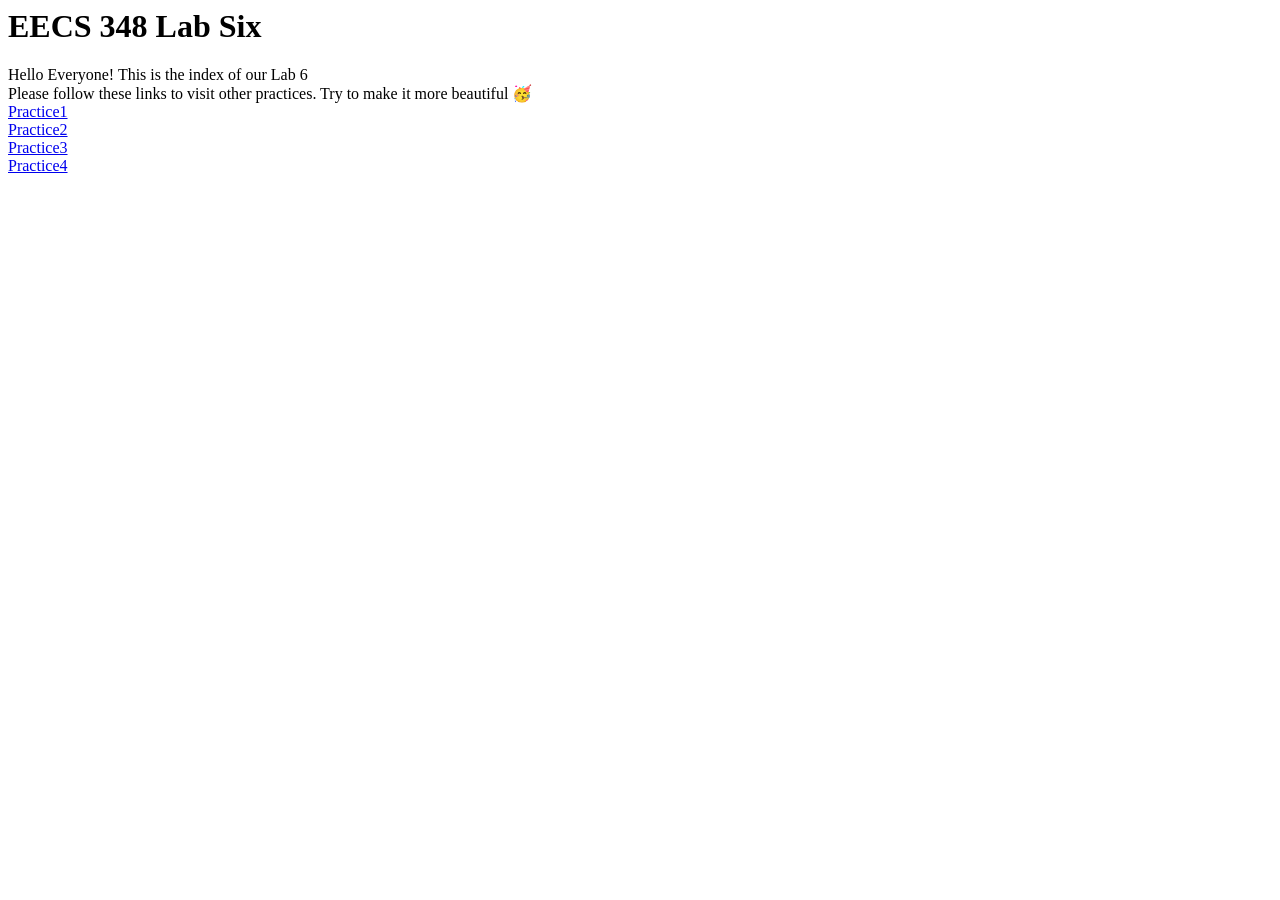
==== index.html @ e568ef16 "ran first lines in instructions" ====
<html>

<head>
    <h1>EECS 348 Lab Six</h1>
</head>

<body>
    Hello Everyone! This is the index of our Lab 6<br>

    Please follow these links to visit other practices. Try to make it more beautiful 🥳<br>
    <a href="practice1.html">Practice1</a> <br>
    <a href="practice2.html">Practice2</a> <br>
    <a href="practice3.html">Practice3</a> <br>
    <a href="practice4.html">Practice4</a> <br>
</body>

</html>
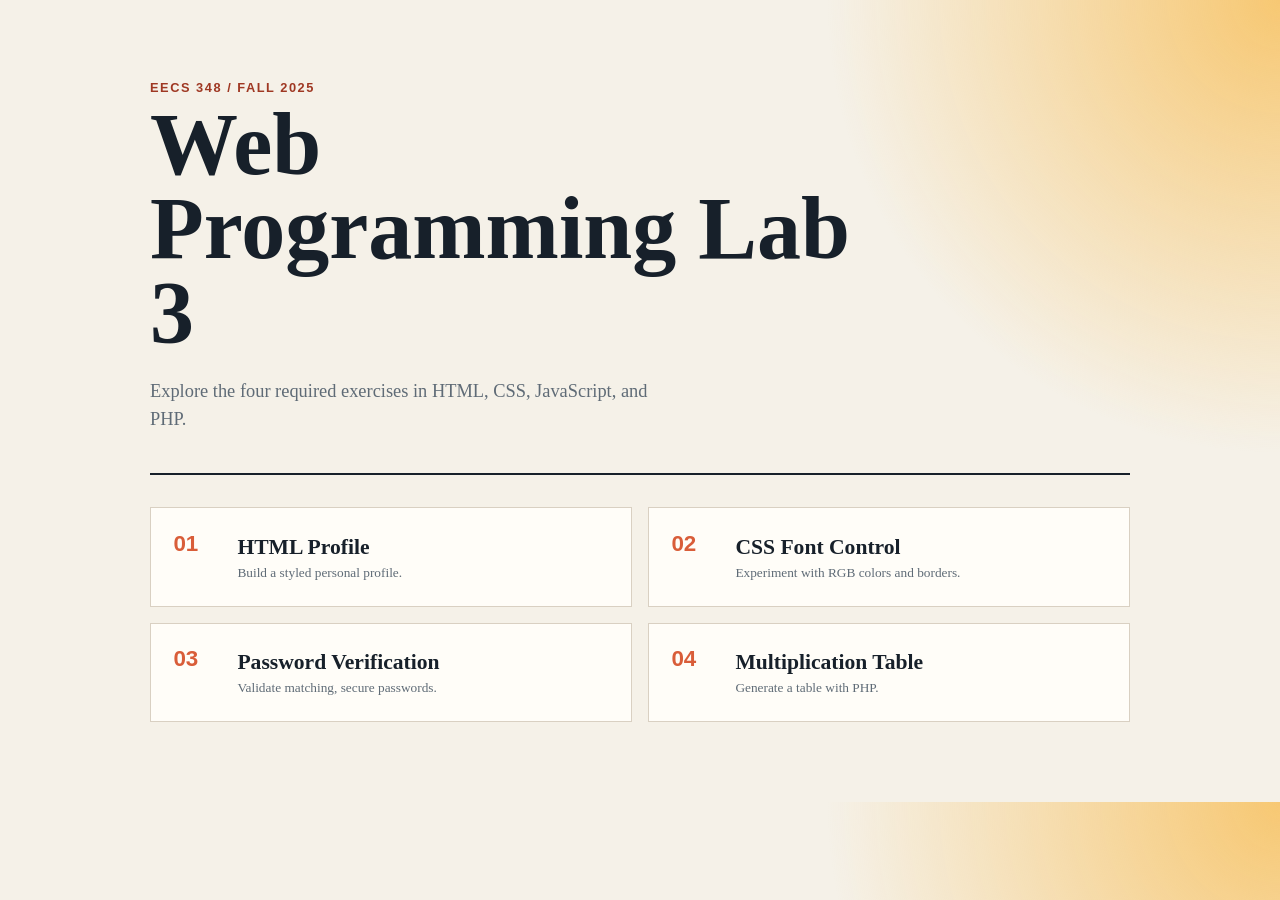
==== commit 2462a6df: "practice pages" ====
--- a/index.html
+++ b/index.html
@@ -1,17 +1,24 @@
-<html>
-
+<!DOCTYPE html>
+<html lang="en">
 <head>
-    <h1>EECS 348 Lab Six</h1>
+    <meta charset="UTF-8">
+    <meta name="viewport" content="width=device-width, initial-scale=1.0">
+    <title>EECS 348 Lab 3</title>
+    <link rel="stylesheet" href="style.css">
 </head>
-
 <body>
-    Hello Everyone! This is the index of our Lab 6<br>
-
-    Please follow these links to visit other practices. Try to make it more beautiful 🥳<br>
-    <a href="practice1.html">Practice1</a> <br>
-    <a href="practice2.html">Practice2</a> <br>
-    <a href="practice3.html">Practice3</a> <br>
-    <a href="practice4.html">Practice4</a> <br>
+    <main class="shell">
+        <header class="hero">
+            <p class="eyebrow">EECS 348 / Fall 2025</p>
+            <h1>Web Programming Lab 3</h1>
+            <p>Explore the four required exercises in HTML, CSS, JavaScript, and PHP.</p>
+        </header>
+        <section class="exercise-grid" aria-label="Lab exercises">
+            <a class="exercise-link" href="practice1.html"><span>01</span><strong>HTML Profile</strong><small>Build a styled personal profile.</small></a>
+            <a class="exercise-link" href="practice2.html"><span>02</span><strong>CSS Font Control</strong><small>Experiment with RGB colors and borders.</small></a>
+            <a class="exercise-link" href="practice3.html"><span>03</span><strong>Password Verification</strong><small>Validate matching, secure passwords.</small></a>
+            <a class="exercise-link" href="practice4.php"><span>04</span><strong>Multiplication Table</strong><small>Generate a table with PHP.</small></a>
+        </section>
+    </main>
 </body>
-
 </html>
--- a/style.css
+++ b/style.css
@@ -0,0 +1,49 @@
+:root {
+    --ink: #17202a;
+    --muted: #5f6b76;
+    --paper: #f5f1e8;
+    --panel: #fffdf8;
+    --accent: #d95d39;
+    --accent-dark: #9f3823;
+    --line: #d9d0c2;
+}
+
+* { box-sizing: border-box; }
+body {
+    margin: 0;
+    color: var(--ink);
+    background: radial-gradient(circle at top right, #f7c873 0, transparent 30%), var(--paper);
+    font-family: Georgia, "Times New Roman", serif;
+    line-height: 1.5;
+}
+.shell { width: min(100% - 2rem, 980px); margin: 0 auto; padding: 3rem 0 5rem; }
+.hero { border-bottom: 2px solid var(--ink); padding: 2rem 0 2.5rem; }
+.eyebrow { margin: 0 0 .5rem; color: var(--accent-dark); font: 700 .8rem/1.2 Arial, sans-serif; letter-spacing: .12em; text-transform: uppercase; }
+h1 { max-width: 700px; margin: 0; font-size: clamp(2.4rem, 7vw, 5.5rem); line-height: .95; }
+.hero p:last-child { max-width: 520px; margin: 1.5rem 0 0; color: var(--muted); font-size: 1.15rem; }
+.exercise-grid { display: grid; grid-template-columns: repeat(2, 1fr); gap: 1rem; margin-top: 2rem; }
+.exercise-link { display: grid; grid-template-columns: 3rem 1fr; column-gap: 1rem; padding: 1.4rem; color: inherit; background: var(--panel); border: 1px solid var(--line); text-decoration: none; transition: transform .2s, border-color .2s; }
+.exercise-link:hover, .exercise-link:focus-visible { transform: translateY(-4px); border-color: var(--accent); }
+.exercise-link span { grid-row: span 2; color: var(--accent); font: 700 1.4rem Arial, sans-serif; }
+.exercise-link strong { font-size: 1.35rem; }
+.exercise-link small { color: var(--muted); }
+.panel { padding: 2rem; background: var(--panel); border: 1px solid var(--line); }
+.back { color: var(--accent-dark); font: 700 .85rem Arial, sans-serif; text-decoration: none; }
+.content { max-width: 760px; margin: 2rem auto 0; }
+.profile-layout { display: grid; grid-template-columns: 220px 1fr; gap: 2rem; align-items: start; }
+.profile-photo { width: 100%; aspect-ratio: 1; object-fit: cover; border: 8px solid #ead9b7; }
+.tag { display: inline-block; padding: .3rem .65rem; color: white; background: var(--accent); font: 700 .75rem Arial, sans-serif; text-transform: uppercase; }
+label { display: block; margin: 1rem 0 .35rem; font-weight: 700; }
+input, button { font: inherit; }
+input[type="text"], input[type="password"], input[type="number"] { width: 100%; padding: .65rem; border: 1px solid #a9a095; }
+button { margin-top: 1rem; padding: .7rem 1rem; color: white; background: var(--accent-dark); border: 0; cursor: pointer; }
+button:hover { background: var(--accent); }
+.control-grid { display: grid; grid-template-columns: repeat(3, 1fr); gap: 1rem; }
+.demo-text { margin-top: 2rem; padding: 1.5rem; border: 4px solid #17202a; font-size: 1.2rem; }
+.message { min-height: 1.5rem; margin-top: 1rem; font-weight: 700; }
+.table-wrap { overflow-x: auto; }
+table { width: 100%; border-collapse: collapse; text-align: center; }
+th, td { min-width: 3.5rem; padding: .7rem; border: 1px solid var(--line); }
+th { color: white; background: var(--accent-dark); }
+td:first-child { color: var(--accent-dark); font-weight: 700; background: #f4e4c5; }
+@media (max-width: 640px) { .exercise-grid, .profile-layout, .control-grid { grid-template-columns: 1fr; } .profile-photo { max-width: 220px; } .shell { padding-top: 1.5rem; } }
